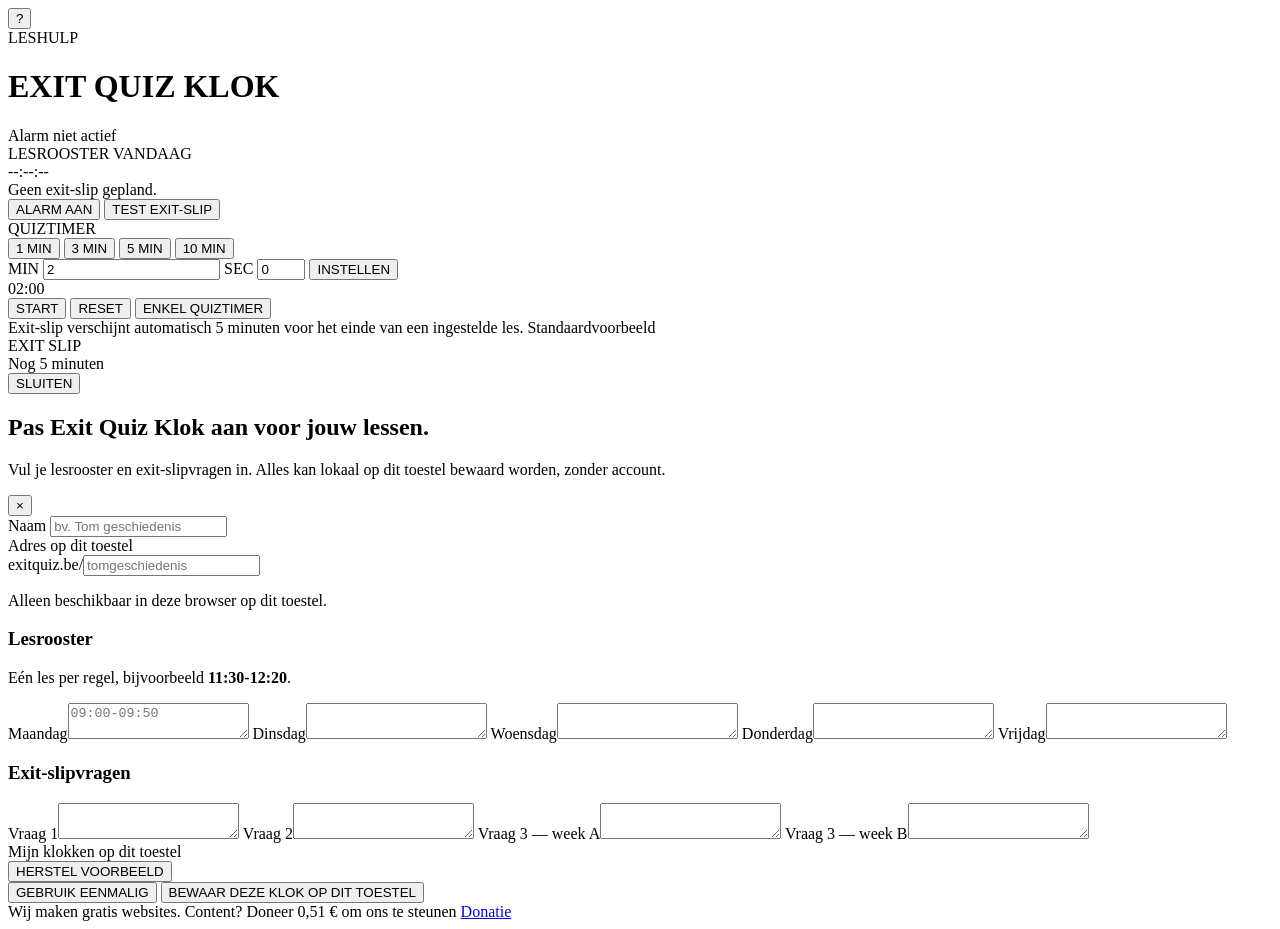
==== index.html @ 2e8427c4 "Build Exit Quiz Klok shell in Lesblok architecture" ====
<!doctype html>
<html lang="nl">
<head>
<meta charset="utf-8" />
<meta name="viewport" content="width=device-width,initial-scale=1" />
<title>Exit Quiz Klok</title>
<script>
(() => {
  const parts = location.pathname.split('/').filter(Boolean);
  window.EXITQUIZ_BASE = parts[0] === 'exitquiz' ? '/exitquiz/' : '/';
  document.write('<link rel="stylesheet" href="' + window.EXITQUIZ_BASE + 'styles.css">');
})();
</script>
</head>
<body>
<button class="helpBtn" id="helpBtn" aria-label="Instellingen">?</button>

<main class="app">
  <header class="topbar">
    <div>
      <div class="kicker">LESHULP</div>
      <h1>EXIT QUIZ KLOK</h1>
    </div>
    <div class="livePill" id="livePill"><span class="liveDot"></span><span id="liveLabel">Alarm niet actief</span></div>
  </header>

  <div class="dashboard">
    <section class="card scheduleCard">
      <div class="cardLabel">LESROOSTER VANDAAG</div>
      <div class="clock" id="clock">--:--:--</div>
      <div class="date" id="date"></div>
      <div class="schedule" id="schedule"></div>
      <div class="nextAlarm" id="nextAlarm">Geen exit-slip gepland.</div>
      <div class="cardActions">
        <button class="primary" id="alarmBtn">ALARM AAN</button>
        <button id="testBtn">TEST EXIT-SLIP</button>
      </div>
    </section>

    <section class="card timerCard">
      <div class="cardLabel">QUIZTIMER</div>
      <div class="presetRow">
        <button class="preset" data-seconds="60">1 MIN</button>
        <button class="preset" data-seconds="180">3 MIN</button>
        <button class="preset" data-seconds="300">5 MIN</button>
        <button class="preset" data-seconds="600">10 MIN</button>
      </div>
      <div class="customRow">
        <label>MIN <input id="mins" type="number" min="0" value="2"></label>
        <label>SEC <input id="secs" type="number" min="0" max="59" value="0"></label>
        <button id="setCustom">INSTELLEN</button>
      </div>
      <div class="timer" id="timerDisplay">02:00</div>
      <div class="timerActions">
        <button class="primary" id="startPause">START</button>
        <button id="resetBtn">RESET</button>
        <button id="timerOnlyBtn">ENKEL QUIZTIMER</button>
      </div>
    </section>
  </div>

  <div class="footerline">
    <span>Exit-slip verschijnt automatisch 5 minuten voor het einde van een ingestelde les.</span>
    <span id="profileLabel">Standaardvoorbeeld</span>
  </div>
</main>

<div class="exitOverlay" id="exitOverlay">
  <div class="exitWrap">
    <div class="exitTop">
      <div>
        <div class="exitTitle" id="exitTitle">EXIT SLIP</div>
        <div class="exitSub" id="exitSub">Nog 5 minuten</div>
      </div>
      <button id="closeExitBtn">SLUITEN</button>
    </div>
    <div class="questions" id="questions">
      <div class="question" id="questionOne"></div>
      <div class="question" id="questionTwo"></div>
      <div class="question" id="questionThree"></div>
    </div>
    <div class="simpleMessage" id="simpleMessage"></div>
  </div>
</div>

<div class="modalBackdrop" id="modalBackdrop">
  <section class="modal" role="dialog" aria-modal="true" aria-labelledby="modalTitle">
    <div class="modalHeader">
      <div>
        <h2 class="modalTitle" id="modalTitle">Pas Exit Quiz Klok aan voor jouw lessen.</h2>
        <p class="modalIntro">Vul je lesrooster en exit-slipvragen in. Alles kan lokaal op dit toestel bewaard worden, zonder account.</p>
      </div>
      <button class="closeBtn" id="closeModalBtn" aria-label="Sluiten">×</button>
    </div>

    <div class="profileIdentity">
      <div class="fieldCard">
        <label for="profileNameInput">Naam</label>
        <input id="profileNameInput" type="text" maxlength="50" placeholder="bv. Tom geschiedenis">
      </div>
      <div class="fieldCard">
        <label for="profileSlugInput">Adres op dit toestel</label>
        <div class="slugWrap"><span class="slugPrefix">exitquiz.be/</span><input id="profileSlugInput" type="text" maxlength="32" placeholder="tomgeschiedenis"></div>
        <p class="localNote">Alleen beschikbaar in deze browser op dit toestel.</p>
      </div>
    </div>

    <section class="editSection">
      <h3>Lesrooster</h3>
      <p class="sectionHint">Eén les per regel, bijvoorbeeld <strong>11:30-12:20</strong>.</p>
      <div class="dayGrid">
        <label>Maandag<textarea data-day="1" placeholder="09:00-09:50"></textarea></label>
        <label>Dinsdag<textarea data-day="2"></textarea></label>
        <label>Woensdag<textarea data-day="3"></textarea></label>
        <label>Donderdag<textarea data-day="4"></textarea></label>
        <label>Vrijdag<textarea data-day="5"></textarea></label>
      </div>
    </section>

    <section class="editSection">
      <h3>Exit-slipvragen</h3>
      <div class="questionEditGrid">
        <label>Vraag 1<textarea id="question1"></textarea></label>
        <label>Vraag 2<textarea id="question2"></textarea></label>
        <label>Vraag 3 — week A<textarea id="question3a"></textarea></label>
        <label>Vraag 3 — week B<textarea id="question3b"></textarea></label>
      </div>
    </section>

    <div class="savedProfiles">
      <div class="savedTitle">Mijn klokken op dit toestel</div>
      <div class="savedList" id="savedProfileList"></div>
    </div>

    <div class="modalActions">
      <button id="restoreExampleBtn">HERSTEL VOORBEELD</button>
      <div class="modalActionsRight">
        <button id="useOnceBtn">GEBRUIK EENMALIG</button>
        <button class="saveBtn" id="saveProfileBtn">BEWAAR DEZE KLOK OP DIT TOESTEL</button>
      </div>
    </div>

    <div class="supportRow">
      <span>Wij maken gratis websites. Content? Doneer 0,51 € om ons te steunen</span>
      <a href="https://buy.stripe.com/14A8wPfdjecZgHW1cRgA802" target="_blank" rel="noopener noreferrer">Donatie</a>
    </div>
  </section>
</div>

<div class="toast" id="toast"></div>
<script>
(() => {
  const s = document.createElement('script');
  s.src = (window.EXITQUIZ_BASE || '/') + 'app.js';
  document.body.appendChild(s);
})();
</script>
</body>
</html>
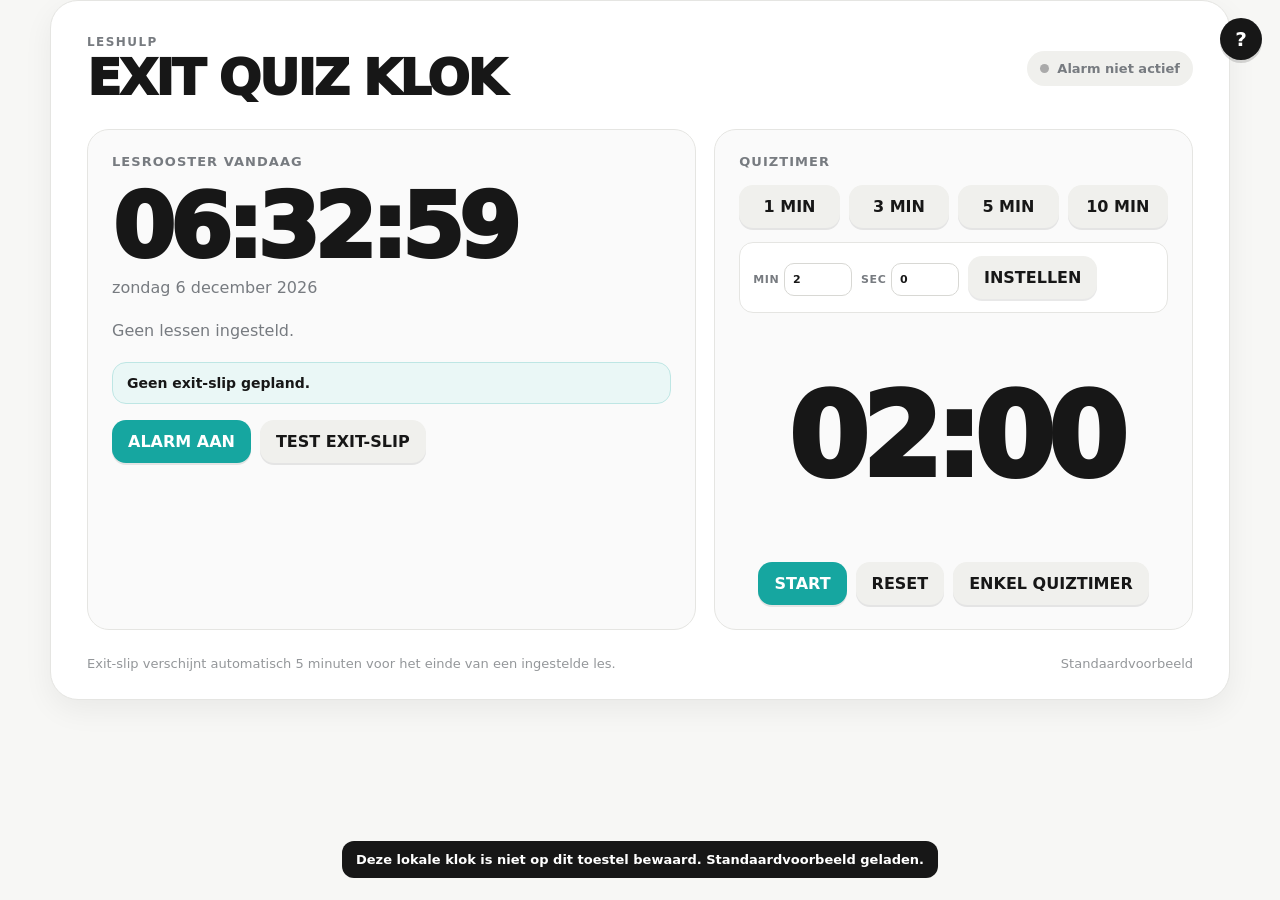
==== commit d1a4d8f7: "Use exit-slip wording for saved profiles" ====
--- a/index.html
+++ b/index.html
@@ -128,7 +128,7 @@
     </section>
 
     <div class="savedProfiles">
-      <div class="savedTitle">Mijn klokken op dit toestel</div>
+      <div class="savedTitle">Mijn exit-slips op dit toestel</div>
       <div class="savedList" id="savedProfileList"></div>
     </div>
 
@@ -136,7 +136,7 @@
       <button id="restoreExampleBtn">HERSTEL VOORBEELD</button>
       <div class="modalActionsRight">
         <button id="useOnceBtn">GEBRUIK EENMALIG</button>
-        <button class="saveBtn" id="saveProfileBtn">BEWAAR DEZE KLOK OP DIT TOESTEL</button>
+        <button class="saveBtn" id="saveProfileBtn">BEWAAR DEZE EXIT-SLIP OP DIT TOESTEL</button>
       </div>
     </div>
 
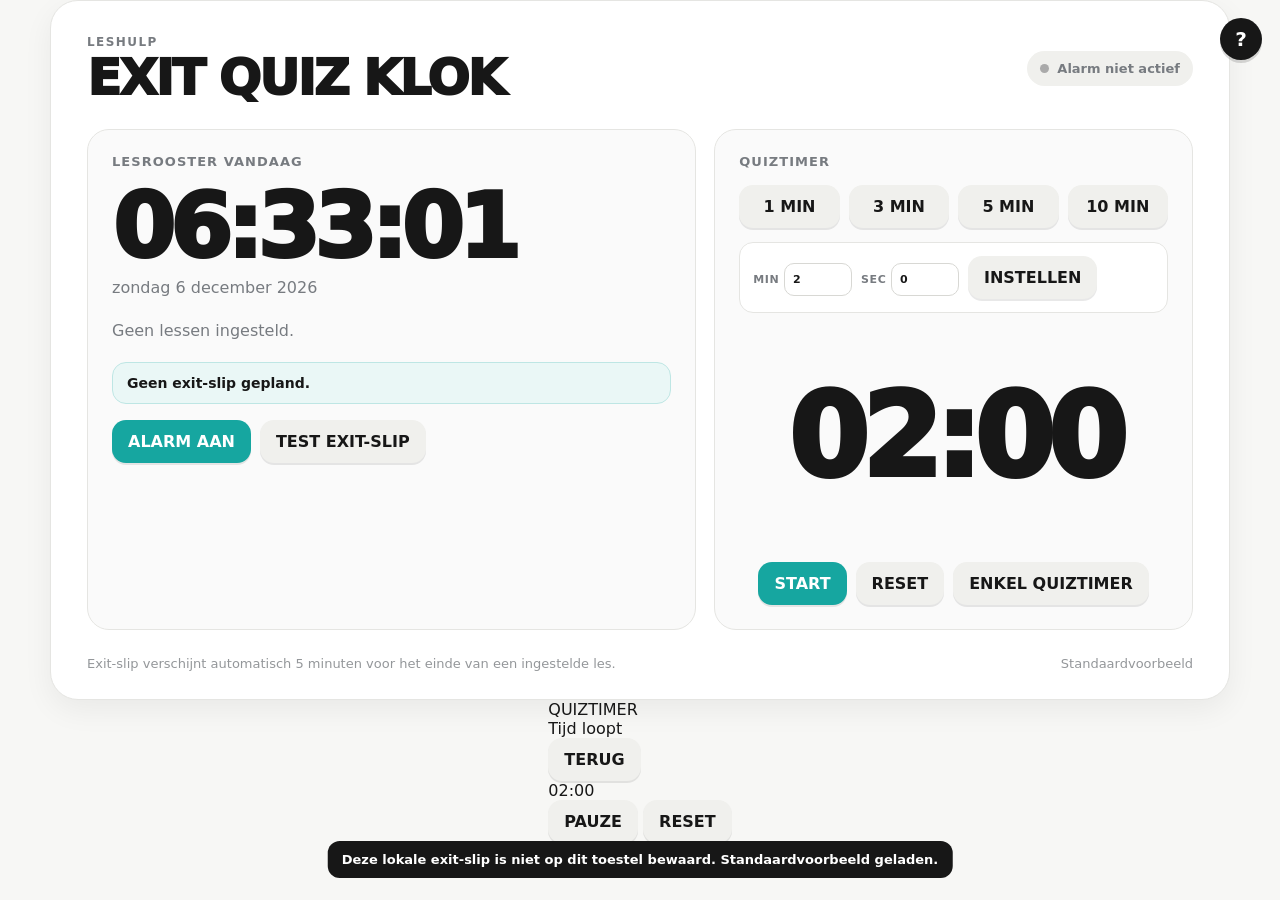
==== commit 2920ff4f: "Add Exit Slip progress and fullscreen quiz timer" ====
--- a/index.html
+++ b/index.html
@@ -74,12 +74,33 @@
       </div>
       <button id="closeExitBtn">SLUITEN</button>
     </div>
+    <div class="exitProgress" aria-label="Voortgang van de laatste vijf minuten"><div class="exitProgressFill" id="exitProgressFill"></div></div>
     <div class="questions" id="questions">
       <div class="question" id="questionOne"></div>
       <div class="question" id="questionTwo"></div>
       <div class="question" id="questionThree"></div>
     </div>
     <div class="simpleMessage" id="simpleMessage"></div>
+  </div>
+</div>
+
+<div class="timerOverlay" id="timerOverlay">
+  <div class="timerOverlayWrap">
+    <div class="timerOverlayTop">
+      <div>
+        <div class="timerOverlayLabel" id="timerOverlayLabel">QUIZTIMER</div>
+        <div class="timerOverlaySub" id="timerOverlaySub">Tijd loopt</div>
+      </div>
+      <button id="closeTimerOverlay">TERUG</button>
+    </div>
+    <div class="timerOverlayMain">
+      <div class="timerOverlayTime" id="timerOverlayDisplay">02:00</div>
+      <div class="timerProgress" aria-label="Voortgang quiztimer"><div class="timerProgressFill" id="timerProgressFill"></div></div>
+      <div class="timerOverlayActions">
+        <button id="overlayPauseBtn">PAUZE</button>
+        <button id="overlayResetBtn">RESET</button>
+      </div>
+    </div>
   </div>
 </div>
 
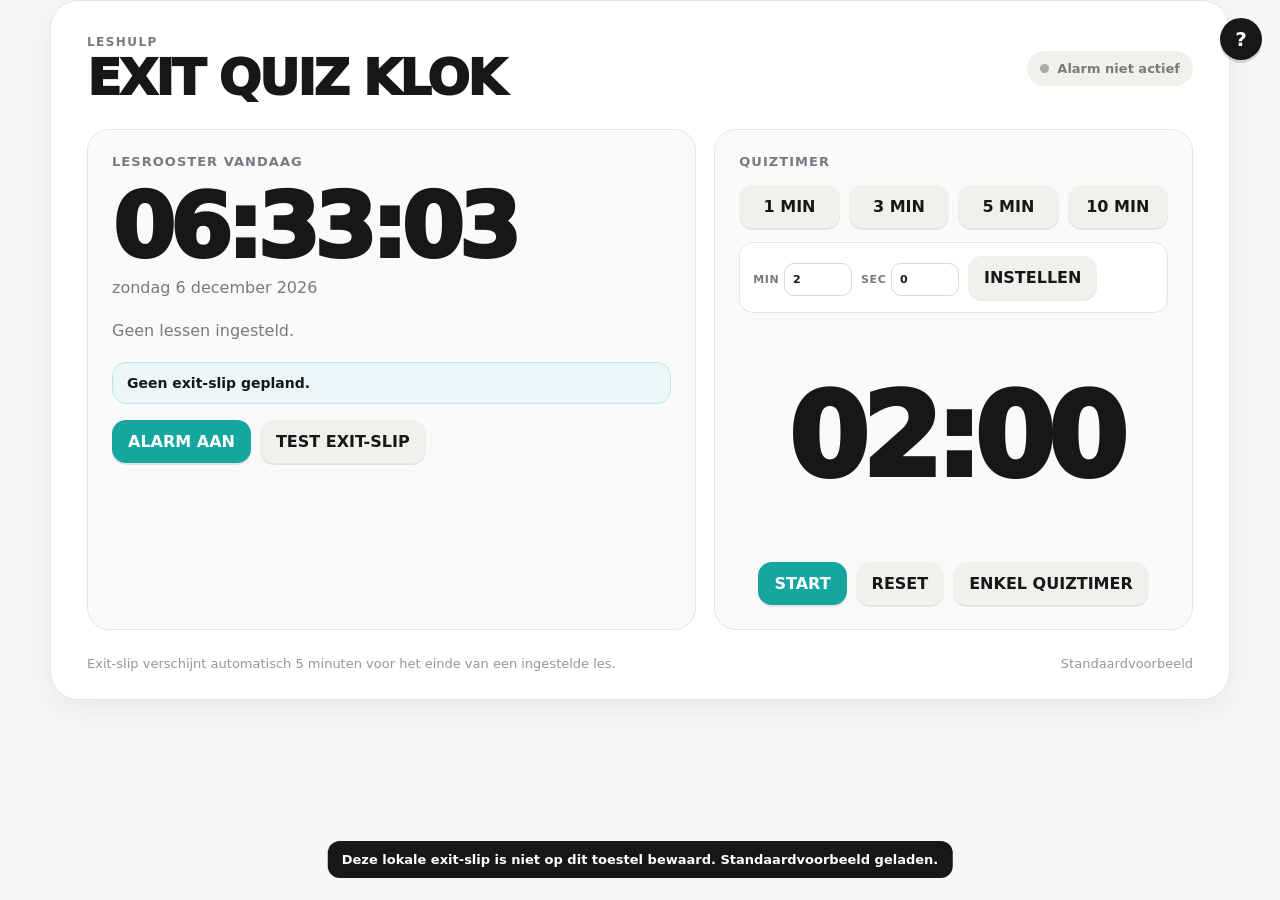
==== commit 6aa594e5: "Cache-bust Exit Quiz assets" ====
--- a/index.html
+++ b/index.html
@@ -8,173 +8,58 @@
 (() => {
   const parts = location.pathname.split('/').filter(Boolean);
   window.EXITQUIZ_BASE = parts[0] === 'exitquiz' ? '/exitquiz/' : '/';
-  document.write('<link rel="stylesheet" href="' + window.EXITQUIZ_BASE + 'styles.css">');
+  document.write('<link rel="stylesheet" href="' + window.EXITQUIZ_BASE + 'styles.css?v=20260906-1328">');
 })();
 </script>
 </head>
 <body>
 <button class="helpBtn" id="helpBtn" aria-label="Instellingen">?</button>
-
 <main class="app">
-  <header class="topbar">
-    <div>
-      <div class="kicker">LESHULP</div>
-      <h1>EXIT QUIZ KLOK</h1>
-    </div>
-    <div class="livePill" id="livePill"><span class="liveDot"></span><span id="liveLabel">Alarm niet actief</span></div>
-  </header>
-
+  <header class="topbar"><div><div class="kicker">LESHULP</div><h1>EXIT QUIZ KLOK</h1></div><div class="livePill" id="livePill"><span class="liveDot"></span><span id="liveLabel">Alarm niet actief</span></div></header>
   <div class="dashboard">
     <section class="card scheduleCard">
-      <div class="cardLabel">LESROOSTER VANDAAG</div>
-      <div class="clock" id="clock">--:--:--</div>
-      <div class="date" id="date"></div>
-      <div class="schedule" id="schedule"></div>
-      <div class="nextAlarm" id="nextAlarm">Geen exit-slip gepland.</div>
-      <div class="cardActions">
-        <button class="primary" id="alarmBtn">ALARM AAN</button>
-        <button id="testBtn">TEST EXIT-SLIP</button>
-      </div>
+      <div class="cardLabel">LESROOSTER VANDAAG</div><div class="clock" id="clock">--:--:--</div><div class="date" id="date"></div><div class="schedule" id="schedule"></div><div class="nextAlarm" id="nextAlarm">Geen exit-slip gepland.</div>
+      <div class="cardActions"><button class="primary" id="alarmBtn">ALARM AAN</button><button id="testBtn">TEST EXIT-SLIP</button></div>
     </section>
-
     <section class="card timerCard">
       <div class="cardLabel">QUIZTIMER</div>
-      <div class="presetRow">
-        <button class="preset" data-seconds="60">1 MIN</button>
-        <button class="preset" data-seconds="180">3 MIN</button>
-        <button class="preset" data-seconds="300">5 MIN</button>
-        <button class="preset" data-seconds="600">10 MIN</button>
-      </div>
-      <div class="customRow">
-        <label>MIN <input id="mins" type="number" min="0" value="2"></label>
-        <label>SEC <input id="secs" type="number" min="0" max="59" value="0"></label>
-        <button id="setCustom">INSTELLEN</button>
-      </div>
+      <div class="presetRow"><button class="preset" data-seconds="60">1 MIN</button><button class="preset" data-seconds="180">3 MIN</button><button class="preset" data-seconds="300">5 MIN</button><button class="preset" data-seconds="600">10 MIN</button></div>
+      <div class="customRow"><label>MIN <input id="mins" type="number" min="0" value="2"></label><label>SEC <input id="secs" type="number" min="0" max="59" value="0"></label><button id="setCustom">INSTELLEN</button></div>
       <div class="timer" id="timerDisplay">02:00</div>
-      <div class="timerActions">
-        <button class="primary" id="startPause">START</button>
-        <button id="resetBtn">RESET</button>
-        <button id="timerOnlyBtn">ENKEL QUIZTIMER</button>
-      </div>
+      <div class="timerActions"><button class="primary" id="startPause">START</button><button id="resetBtn">RESET</button><button id="timerOnlyBtn">ENKEL QUIZTIMER</button></div>
     </section>
   </div>
-
-  <div class="footerline">
-    <span>Exit-slip verschijnt automatisch 5 minuten voor het einde van een ingestelde les.</span>
-    <span id="profileLabel">Standaardvoorbeeld</span>
-  </div>
+  <div class="footerline"><span>Exit-slip verschijnt automatisch 5 minuten voor het einde van een ingestelde les.</span><span id="profileLabel">Standaardvoorbeeld</span></div>
 </main>
-
 <div class="exitOverlay" id="exitOverlay">
   <div class="exitWrap">
-    <div class="exitTop">
-      <div>
-        <div class="exitTitle" id="exitTitle">EXIT SLIP</div>
-        <div class="exitSub" id="exitSub">Nog 5 minuten</div>
-      </div>
-      <button id="closeExitBtn">SLUITEN</button>
-    </div>
+    <div class="exitTop"><div><div class="exitTitle" id="exitTitle">EXIT SLIP</div><div class="exitSub" id="exitSub">Nog 5 minuten</div></div><button id="closeExitBtn">SLUITEN</button></div>
     <div class="exitProgress" aria-label="Voortgang van de laatste vijf minuten"><div class="exitProgressFill" id="exitProgressFill"></div></div>
-    <div class="questions" id="questions">
-      <div class="question" id="questionOne"></div>
-      <div class="question" id="questionTwo"></div>
-      <div class="question" id="questionThree"></div>
-    </div>
+    <div class="questions" id="questions"><div class="question" id="questionOne"></div><div class="question" id="questionTwo"></div><div class="question" id="questionThree"></div></div>
     <div class="simpleMessage" id="simpleMessage"></div>
   </div>
 </div>
-
 <div class="timerOverlay" id="timerOverlay">
   <div class="timerOverlayWrap">
-    <div class="timerOverlayTop">
-      <div>
-        <div class="timerOverlayLabel" id="timerOverlayLabel">QUIZTIMER</div>
-        <div class="timerOverlaySub" id="timerOverlaySub">Tijd loopt</div>
-      </div>
-      <button id="closeTimerOverlay">TERUG</button>
-    </div>
-    <div class="timerOverlayMain">
-      <div class="timerOverlayTime" id="timerOverlayDisplay">02:00</div>
-      <div class="timerProgress" aria-label="Voortgang quiztimer"><div class="timerProgressFill" id="timerProgressFill"></div></div>
-      <div class="timerOverlayActions">
-        <button id="overlayPauseBtn">PAUZE</button>
-        <button id="overlayResetBtn">RESET</button>
-      </div>
-    </div>
+    <div class="timerOverlayTop"><div><div class="timerOverlayLabel" id="timerOverlayLabel">QUIZTIMER</div><div class="timerOverlaySub" id="timerOverlaySub">Tijd loopt</div></div><button id="closeTimerOverlay">TERUG</button></div>
+    <div class="timerOverlayMain"><div class="timerOverlayTime" id="timerOverlayDisplay">02:00</div><div class="timerProgress" aria-label="Voortgang quiztimer"><div class="timerProgressFill" id="timerProgressFill"></div></div><div class="timerOverlayActions"><button id="overlayPauseBtn">PAUZE</button><button id="overlayResetBtn">RESET</button></div></div>
   </div>
 </div>
-
 <div class="modalBackdrop" id="modalBackdrop">
   <section class="modal" role="dialog" aria-modal="true" aria-labelledby="modalTitle">
-    <div class="modalHeader">
-      <div>
-        <h2 class="modalTitle" id="modalTitle">Pas Exit Quiz Klok aan voor jouw lessen.</h2>
-        <p class="modalIntro">Vul je lesrooster en exit-slipvragen in. Alles kan lokaal op dit toestel bewaard worden, zonder account.</p>
-      </div>
-      <button class="closeBtn" id="closeModalBtn" aria-label="Sluiten">×</button>
+    <div class="modalHeader"><div><h2 class="modalTitle" id="modalTitle">Pas Exit Quiz Klok aan voor jouw lessen.</h2><p class="modalIntro">Vul je lesrooster en exit-slipvragen in. Alles kan lokaal op dit toestel bewaard worden, zonder account.</p></div><button class="closeBtn" id="closeModalBtn" aria-label="Sluiten">×</button></div>
+    <div class="profileIdentity">
+      <div class="fieldCard"><label for="profileNameInput">Naam</label><input id="profileNameInput" type="text" maxlength="50" placeholder="bv. Tom geschiedenis"></div>
+      <div class="fieldCard"><label for="profileSlugInput">Adres op dit toestel</label><div class="slugWrap"><span class="slugPrefix">exitquiz.be/</span><input id="profileSlugInput" type="text" maxlength="32" placeholder="tomgeschiedenis"></div><p class="localNote">Alleen beschikbaar in deze browser op dit toestel.</p></div>
     </div>
-
-    <div class="profileIdentity">
-      <div class="fieldCard">
-        <label for="profileNameInput">Naam</label>
-        <input id="profileNameInput" type="text" maxlength="50" placeholder="bv. Tom geschiedenis">
-      </div>
-      <div class="fieldCard">
-        <label for="profileSlugInput">Adres op dit toestel</label>
-        <div class="slugWrap"><span class="slugPrefix">exitquiz.be/</span><input id="profileSlugInput" type="text" maxlength="32" placeholder="tomgeschiedenis"></div>
-        <p class="localNote">Alleen beschikbaar in deze browser op dit toestel.</p>
-      </div>
-    </div>
-
-    <section class="editSection">
-      <h3>Lesrooster</h3>
-      <p class="sectionHint">Eén les per regel, bijvoorbeeld <strong>11:30-12:20</strong>.</p>
-      <div class="dayGrid">
-        <label>Maandag<textarea data-day="1" placeholder="09:00-09:50"></textarea></label>
-        <label>Dinsdag<textarea data-day="2"></textarea></label>
-        <label>Woensdag<textarea data-day="3"></textarea></label>
-        <label>Donderdag<textarea data-day="4"></textarea></label>
-        <label>Vrijdag<textarea data-day="5"></textarea></label>
-      </div>
-    </section>
-
-    <section class="editSection">
-      <h3>Exit-slipvragen</h3>
-      <div class="questionEditGrid">
-        <label>Vraag 1<textarea id="question1"></textarea></label>
-        <label>Vraag 2<textarea id="question2"></textarea></label>
-        <label>Vraag 3 — week A<textarea id="question3a"></textarea></label>
-        <label>Vraag 3 — week B<textarea id="question3b"></textarea></label>
-      </div>
-    </section>
-
-    <div class="savedProfiles">
-      <div class="savedTitle">Mijn exit-slips op dit toestel</div>
-      <div class="savedList" id="savedProfileList"></div>
-    </div>
-
-    <div class="modalActions">
-      <button id="restoreExampleBtn">HERSTEL VOORBEELD</button>
-      <div class="modalActionsRight">
-        <button id="useOnceBtn">GEBRUIK EENMALIG</button>
-        <button class="saveBtn" id="saveProfileBtn">BEWAAR DEZE EXIT-SLIP OP DIT TOESTEL</button>
-      </div>
-    </div>
-
-    <div class="supportRow">
-      <span>Wij maken gratis websites. Content? Doneer 0,51 € om ons te steunen</span>
-      <a href="https://buy.stripe.com/14A8wPfdjecZgHW1cRgA802" target="_blank" rel="noopener noreferrer">Donatie</a>
-    </div>
+    <section class="editSection"><h3>Lesrooster</h3><p class="sectionHint">Eén les per regel, bijvoorbeeld <strong>11:30-12:20</strong>.</p><div class="dayGrid"><label>Maandag<textarea data-day="1" placeholder="09:00-09:50"></textarea></label><label>Dinsdag<textarea data-day="2"></textarea></label><label>Woensdag<textarea data-day="3"></textarea></label><label>Donderdag<textarea data-day="4"></textarea></label><label>Vrijdag<textarea data-day="5"></textarea></label></div></section>
+    <section class="editSection"><h3>Exit-slipvragen</h3><div class="questionEditGrid"><label>Vraag 1<textarea id="question1"></textarea></label><label>Vraag 2<textarea id="question2"></textarea></label><label>Vraag 3 — week A<textarea id="question3a"></textarea></label><label>Vraag 3 — week B<textarea id="question3b"></textarea></label></div></section>
+    <div class="savedProfiles"><div class="savedTitle">Mijn exit-slips op dit toestel</div><div class="savedList" id="savedProfileList"></div></div>
+    <div class="modalActions"><button id="restoreExampleBtn">HERSTEL VOORBEELD</button><div class="modalActionsRight"><button id="useOnceBtn">GEBRUIK EENMALIG</button><button class="saveBtn" id="saveProfileBtn">BEWAAR DEZE EXIT-SLIP OP DIT TOESTEL</button></div></div>
+    <div class="supportRow"><span>Wij maken gratis websites. Content? Doneer 0,51 € om ons te steunen</span><a href="https://buy.stripe.com/14A8wPfdjecZgHW1cRgA802" target="_blank" rel="noopener noreferrer">Donatie</a></div>
   </section>
 </div>
-
 <div class="toast" id="toast"></div>
-<script>
-(() => {
-  const s = document.createElement('script');
-  s.src = (window.EXITQUIZ_BASE || '/') + 'app.js';
-  document.body.appendChild(s);
-})();
-</script>
+<script>(()=>{const s=document.createElement('script');s.src=(window.EXITQUIZ_BASE||'/')+'app.js?v=20260906-1328';document.body.appendChild(s)})();</script>
 </body>
 </html>
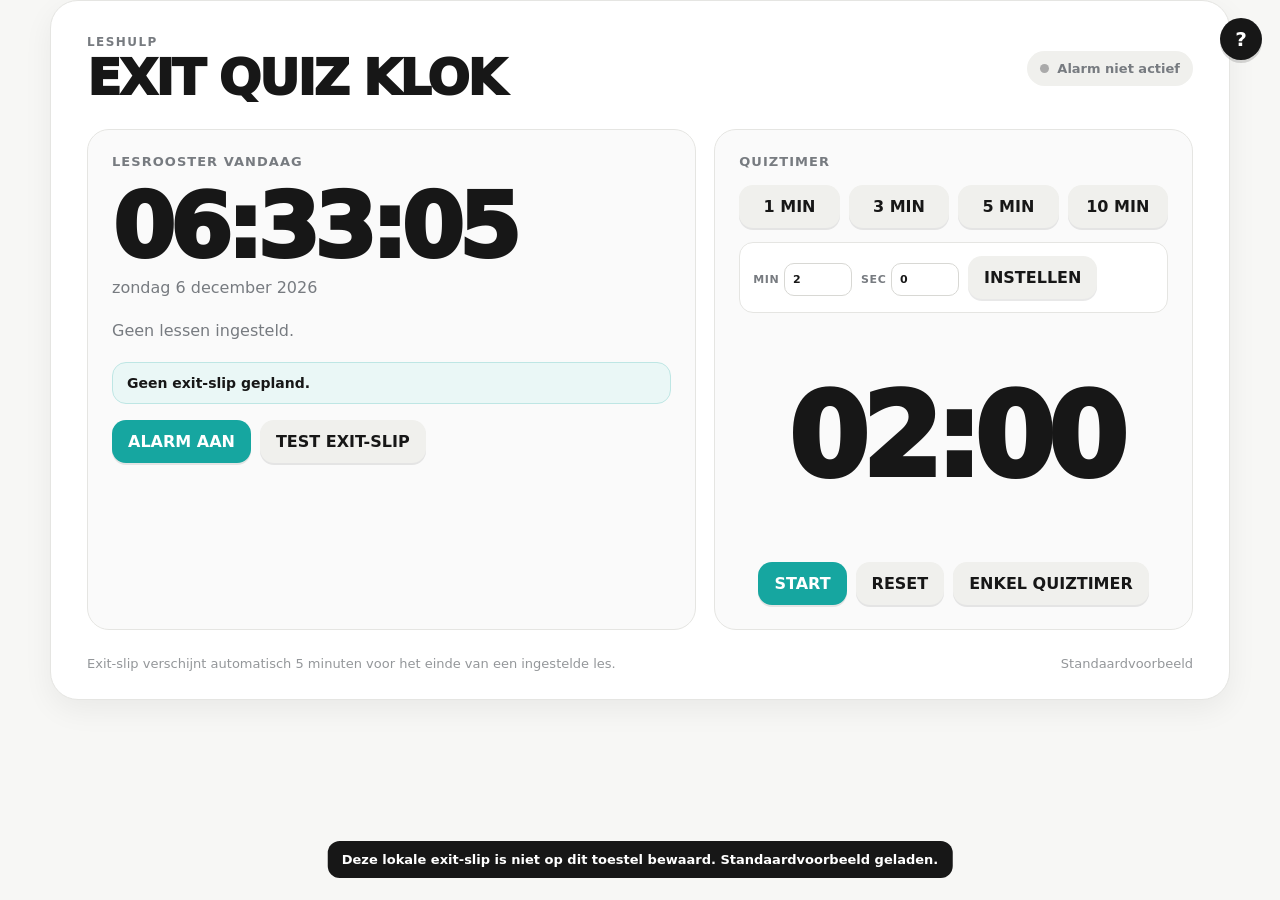
==== commit 77683116: "Keep quiz timer overlay hidden until started" ====
--- a/index.html
+++ b/index.html
@@ -8,7 +8,7 @@
 (() => {
   const parts = location.pathname.split('/').filter(Boolean);
   window.EXITQUIZ_BASE = parts[0] === 'exitquiz' ? '/exitquiz/' : '/';
-  document.write('<link rel="stylesheet" href="' + window.EXITQUIZ_BASE + 'styles.css?v=20260906-1328">');
+  document.write('<link rel="stylesheet" href="' + window.EXITQUIZ_BASE + 'styles.css?v=20260906-1332">');
 })();
 </script>
 </head>
@@ -32,26 +32,15 @@
   <div class="footerline"><span>Exit-slip verschijnt automatisch 5 minuten voor het einde van een ingestelde les.</span><span id="profileLabel">Standaardvoorbeeld</span></div>
 </main>
 <div class="exitOverlay" id="exitOverlay">
-  <div class="exitWrap">
-    <div class="exitTop"><div><div class="exitTitle" id="exitTitle">EXIT SLIP</div><div class="exitSub" id="exitSub">Nog 5 minuten</div></div><button id="closeExitBtn">SLUITEN</button></div>
-    <div class="exitProgress" aria-label="Voortgang van de laatste vijf minuten"><div class="exitProgressFill" id="exitProgressFill"></div></div>
-    <div class="questions" id="questions"><div class="question" id="questionOne"></div><div class="question" id="questionTwo"></div><div class="question" id="questionThree"></div></div>
-    <div class="simpleMessage" id="simpleMessage"></div>
-  </div>
+  <div class="exitWrap"><div class="exitTop"><div><div class="exitTitle" id="exitTitle">EXIT SLIP</div><div class="exitSub" id="exitSub">Nog 5 minuten</div></div><button id="closeExitBtn">SLUITEN</button></div><div class="exitProgress" aria-label="Voortgang van de laatste vijf minuten"><div class="exitProgressFill" id="exitProgressFill"></div></div><div class="questions" id="questions"><div class="question" id="questionOne"></div><div class="question" id="questionTwo"></div><div class="question" id="questionThree"></div></div><div class="simpleMessage" id="simpleMessage"></div></div>
 </div>
-<div class="timerOverlay" id="timerOverlay">
-  <div class="timerOverlayWrap">
-    <div class="timerOverlayTop"><div><div class="timerOverlayLabel" id="timerOverlayLabel">QUIZTIMER</div><div class="timerOverlaySub" id="timerOverlaySub">Tijd loopt</div></div><button id="closeTimerOverlay">TERUG</button></div>
-    <div class="timerOverlayMain"><div class="timerOverlayTime" id="timerOverlayDisplay">02:00</div><div class="timerProgress" aria-label="Voortgang quiztimer"><div class="timerProgressFill" id="timerProgressFill"></div></div><div class="timerOverlayActions"><button id="overlayPauseBtn">PAUZE</button><button id="overlayResetBtn">RESET</button></div></div>
-  </div>
+<div class="timerOverlay" id="timerOverlay" hidden>
+  <div class="timerOverlayWrap"><div class="timerOverlayTop"><div><div class="timerOverlayLabel" id="timerOverlayLabel">QUIZTIMER</div><div class="timerOverlaySub" id="timerOverlaySub">Tijd loopt</div></div><button id="closeTimerOverlay">TERUG</button></div><div class="timerOverlayMain"><div class="timerOverlayTime" id="timerOverlayDisplay">02:00</div><div class="timerProgress" aria-label="Voortgang quiztimer"><div class="timerProgressFill" id="timerProgressFill"></div></div><div class="timerOverlayActions"><button id="overlayPauseBtn">PAUZE</button><button id="overlayResetBtn">RESET</button></div></div></div>
 </div>
 <div class="modalBackdrop" id="modalBackdrop">
   <section class="modal" role="dialog" aria-modal="true" aria-labelledby="modalTitle">
     <div class="modalHeader"><div><h2 class="modalTitle" id="modalTitle">Pas Exit Quiz Klok aan voor jouw lessen.</h2><p class="modalIntro">Vul je lesrooster en exit-slipvragen in. Alles kan lokaal op dit toestel bewaard worden, zonder account.</p></div><button class="closeBtn" id="closeModalBtn" aria-label="Sluiten">×</button></div>
-    <div class="profileIdentity">
-      <div class="fieldCard"><label for="profileNameInput">Naam</label><input id="profileNameInput" type="text" maxlength="50" placeholder="bv. Tom geschiedenis"></div>
-      <div class="fieldCard"><label for="profileSlugInput">Adres op dit toestel</label><div class="slugWrap"><span class="slugPrefix">exitquiz.be/</span><input id="profileSlugInput" type="text" maxlength="32" placeholder="tomgeschiedenis"></div><p class="localNote">Alleen beschikbaar in deze browser op dit toestel.</p></div>
-    </div>
+    <div class="profileIdentity"><div class="fieldCard"><label for="profileNameInput">Naam</label><input id="profileNameInput" type="text" maxlength="50" placeholder="bv. Tom geschiedenis"></div><div class="fieldCard"><label for="profileSlugInput">Adres op dit toestel</label><div class="slugWrap"><span class="slugPrefix">exitquiz.be/</span><input id="profileSlugInput" type="text" maxlength="32" placeholder="tomgeschiedenis"></div><p class="localNote">Alleen beschikbaar in deze browser op dit toestel.</p></div></div>
     <section class="editSection"><h3>Lesrooster</h3><p class="sectionHint">Eén les per regel, bijvoorbeeld <strong>11:30-12:20</strong>.</p><div class="dayGrid"><label>Maandag<textarea data-day="1" placeholder="09:00-09:50"></textarea></label><label>Dinsdag<textarea data-day="2"></textarea></label><label>Woensdag<textarea data-day="3"></textarea></label><label>Donderdag<textarea data-day="4"></textarea></label><label>Vrijdag<textarea data-day="5"></textarea></label></div></section>
     <section class="editSection"><h3>Exit-slipvragen</h3><div class="questionEditGrid"><label>Vraag 1<textarea id="question1"></textarea></label><label>Vraag 2<textarea id="question2"></textarea></label><label>Vraag 3 — week A<textarea id="question3a"></textarea></label><label>Vraag 3 — week B<textarea id="question3b"></textarea></label></div></section>
     <div class="savedProfiles"><div class="savedTitle">Mijn exit-slips op dit toestel</div><div class="savedList" id="savedProfileList"></div></div>
@@ -60,6 +49,6 @@
   </section>
 </div>
 <div class="toast" id="toast"></div>
-<script>(()=>{const s=document.createElement('script');s.src=(window.EXITQUIZ_BASE||'/')+'app.js?v=20260906-1328';document.body.appendChild(s)})();</script>
+<script>(()=>{const s=document.createElement('script');s.src=(window.EXITQUIZ_BASE||'/')+'app.js?v=20260906-1332';document.body.appendChild(s)})();</script>
 </body>
 </html>
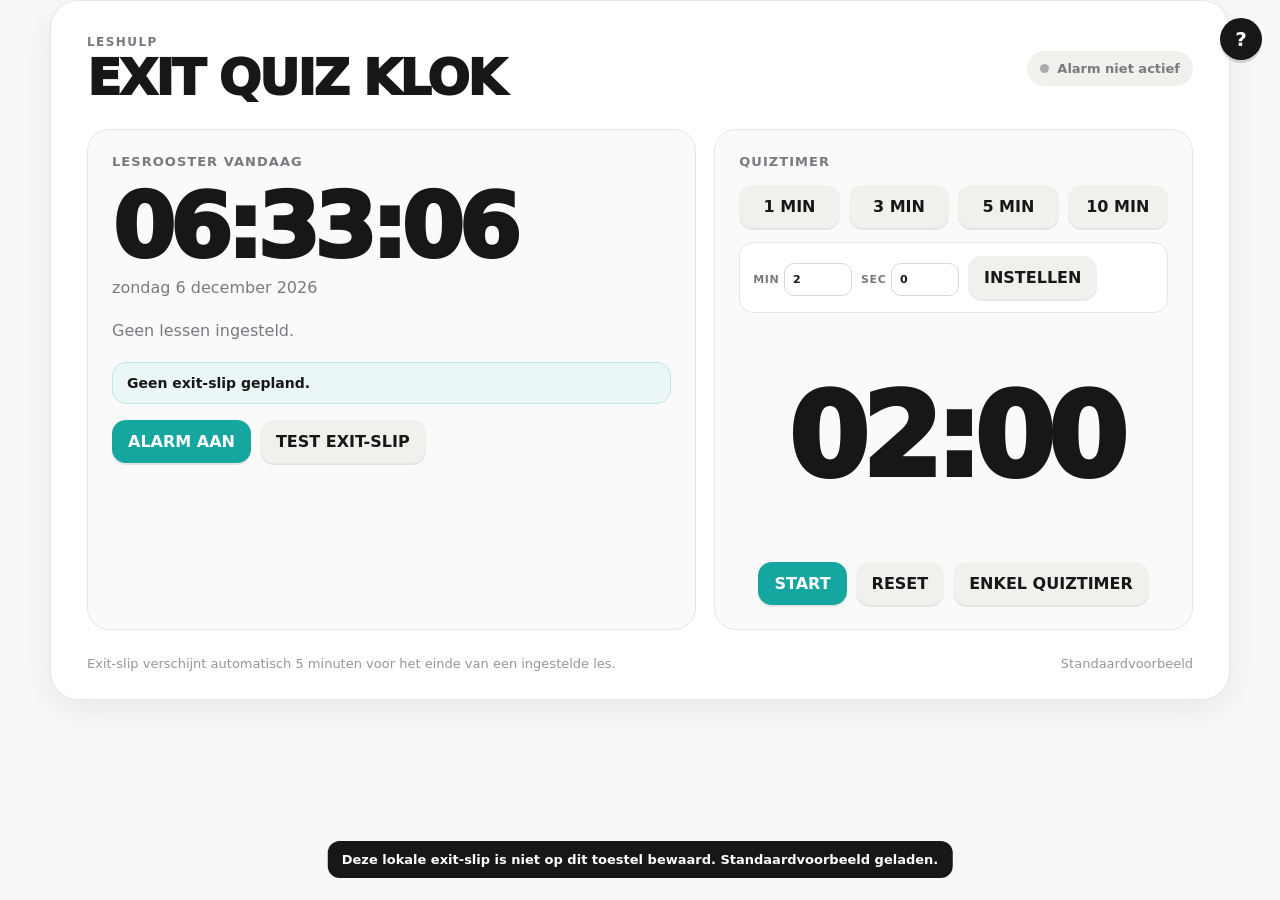
==== commit 3f90ee8b: "Show current Rakkejak URL for local exit-slips" ====
--- a/index.html
+++ b/index.html
@@ -8,7 +8,7 @@
 (() => {
   const parts = location.pathname.split('/').filter(Boolean);
   window.EXITQUIZ_BASE = parts[0] === 'exitquiz' ? '/exitquiz/' : '/';
-  document.write('<link rel="stylesheet" href="' + window.EXITQUIZ_BASE + 'styles.css?v=20260906-1332">');
+  document.write('<link rel="stylesheet" href="' + window.EXITQUIZ_BASE + 'styles.css?v=20260906-1345">');
 })();
 </script>
 </head>
@@ -40,7 +40,7 @@
 <div class="modalBackdrop" id="modalBackdrop">
   <section class="modal" role="dialog" aria-modal="true" aria-labelledby="modalTitle">
     <div class="modalHeader"><div><h2 class="modalTitle" id="modalTitle">Pas Exit Quiz Klok aan voor jouw lessen.</h2><p class="modalIntro">Vul je lesrooster en exit-slipvragen in. Alles kan lokaal op dit toestel bewaard worden, zonder account.</p></div><button class="closeBtn" id="closeModalBtn" aria-label="Sluiten">×</button></div>
-    <div class="profileIdentity"><div class="fieldCard"><label for="profileNameInput">Naam</label><input id="profileNameInput" type="text" maxlength="50" placeholder="bv. Tom geschiedenis"></div><div class="fieldCard"><label for="profileSlugInput">Adres op dit toestel</label><div class="slugWrap"><span class="slugPrefix">exitquiz.be/</span><input id="profileSlugInput" type="text" maxlength="32" placeholder="tomgeschiedenis"></div><p class="localNote">Alleen beschikbaar in deze browser op dit toestel.</p></div></div>
+    <div class="profileIdentity"><div class="fieldCard"><label for="profileNameInput">Naam</label><input id="profileNameInput" type="text" maxlength="50" placeholder="bv. Tom geschiedenis"></div><div class="fieldCard"><label for="profileSlugInput">Adres op dit toestel</label><div class="slugWrap"><span class="slugPrefix">rakkejak.be/exitquiz/</span><input id="profileSlugInput" type="text" maxlength="32" placeholder="tomgeschiedenis"></div><p class="localNote">Alleen beschikbaar in deze browser op dit toestel.</p></div></div>
     <section class="editSection"><h3>Lesrooster</h3><p class="sectionHint">Eén les per regel, bijvoorbeeld <strong>11:30-12:20</strong>.</p><div class="dayGrid"><label>Maandag<textarea data-day="1" placeholder="09:00-09:50"></textarea></label><label>Dinsdag<textarea data-day="2"></textarea></label><label>Woensdag<textarea data-day="3"></textarea></label><label>Donderdag<textarea data-day="4"></textarea></label><label>Vrijdag<textarea data-day="5"></textarea></label></div></section>
     <section class="editSection"><h3>Exit-slipvragen</h3><div class="questionEditGrid"><label>Vraag 1<textarea id="question1"></textarea></label><label>Vraag 2<textarea id="question2"></textarea></label><label>Vraag 3 — week A<textarea id="question3a"></textarea></label><label>Vraag 3 — week B<textarea id="question3b"></textarea></label></div></section>
     <div class="savedProfiles"><div class="savedTitle">Mijn exit-slips op dit toestel</div><div class="savedList" id="savedProfileList"></div></div>
@@ -49,6 +49,6 @@
   </section>
 </div>
 <div class="toast" id="toast"></div>
-<script>(()=>{const s=document.createElement('script');s.src=(window.EXITQUIZ_BASE||'/')+'app.js?v=20260906-1332';document.body.appendChild(s)})();</script>
+<script>(()=>{const s=document.createElement('script');s.src=(window.EXITQUIZ_BASE||'/')+'app.js?v=20260906-1345';document.body.appendChild(s)})();</script>
 </body>
 </html>
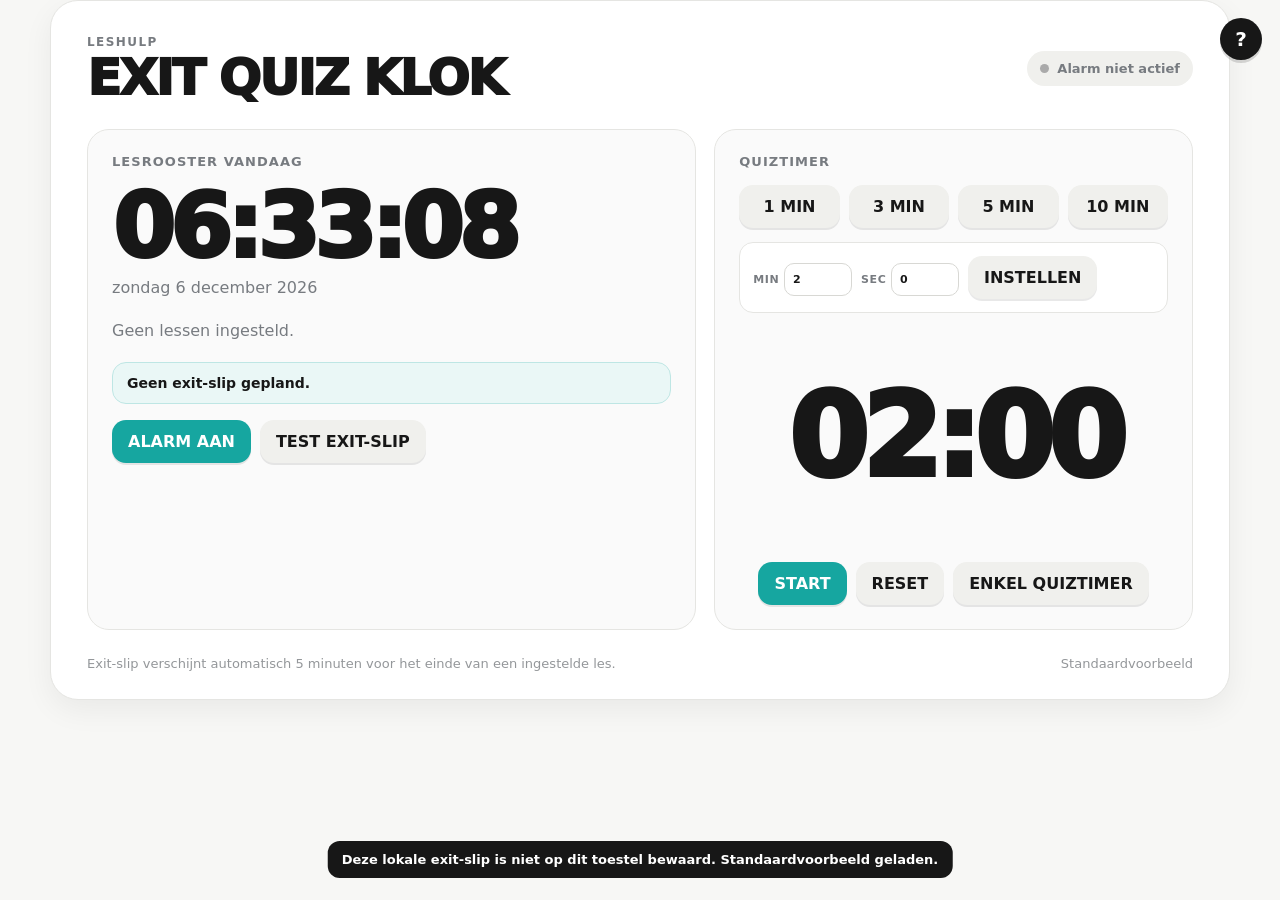
==== commit e68cf8d1: "Add Cloudflare Web Analytics" ====
--- a/index.html
+++ b/index.html
@@ -4,6 +4,7 @@
 <meta charset="utf-8" />
 <meta name="viewport" content="width=device-width,initial-scale=1" />
 <title>Exit Quiz Klok</title>
+<!-- Cloudflare Web Analytics --><script type='module' src='https://static.cloudflareinsights.com/beacon.min.js' data-cf-beacon='{"token": "94ee244a1d5c4600a18bad1ca5350a9c"}'></script><!-- End Cloudflare Web Analytics -->
 <script>
 (() => {
   const parts = location.pathname.split('/').filter(Boolean);
